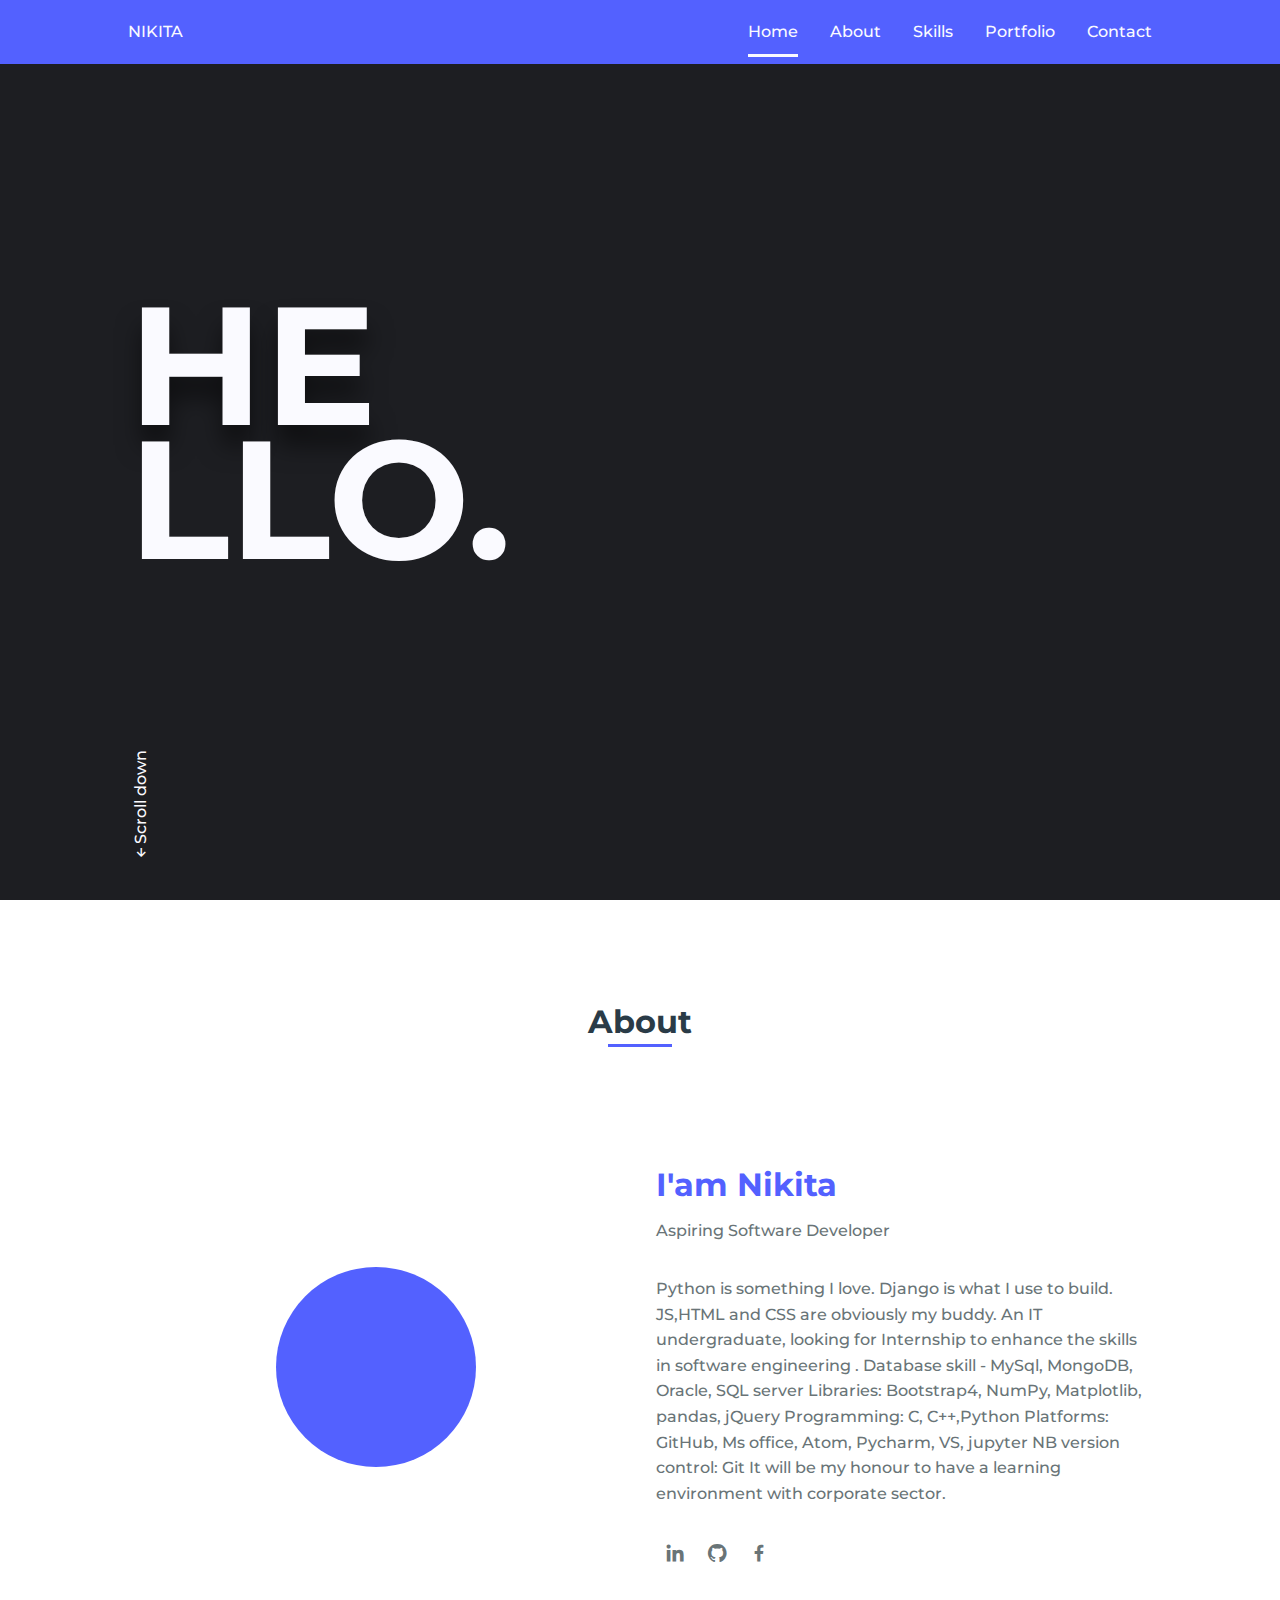
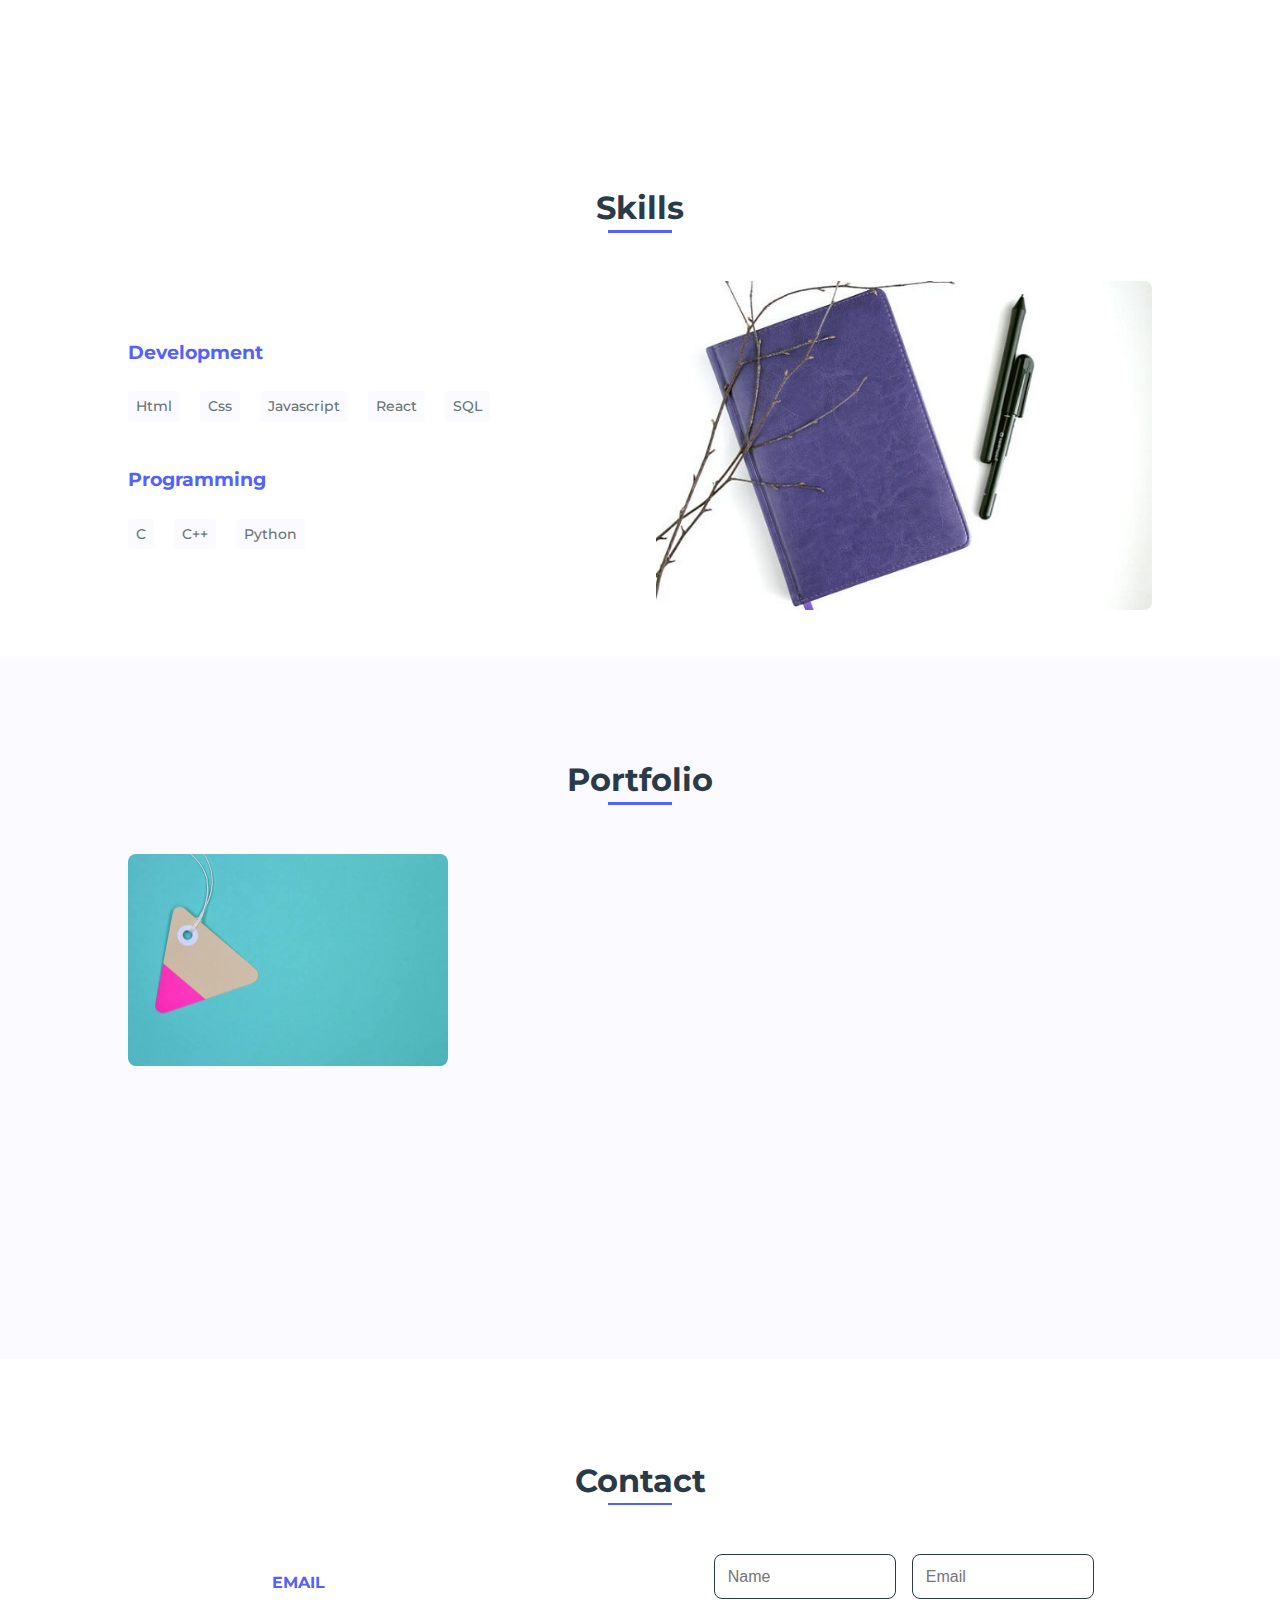
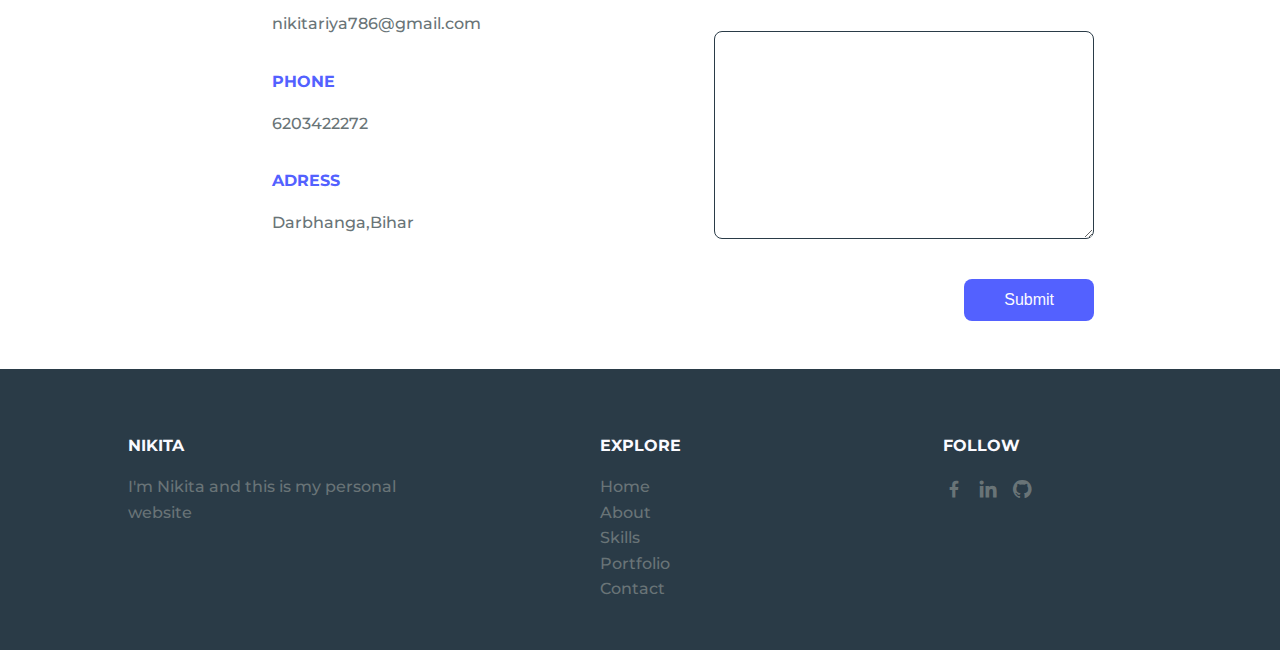
==== index.html @ 4bcd5b09 "Rename portfolioo.html to index.html" ====
<!DOCTYPE html>
    <html lang="en">
    <head>
        <meta charset="UTF-8">
        <meta name="viewport" content="width=device-width, initial-scale=1.0">

        <!-- ===== CSS ===== -->
        <link rel="stylesheet" href="port.css">

        <!-- ===== BOX ICONS ===== -->
        <link href='https://cdn.jsdelivr.net/npm/boxicons@2.0.5/css/boxicons.min.css' rel='stylesheet'>

        <title>Portfolio responsive complete</title>
    </head>
    <body>
        <!--===== HEADER =====-->
        <header class="l-header">
            <nav class="nav bd-grid">
                <div>
                    <a href="#" class="nav__logo">NIKITA</a>
                </div>

                <div class="nav__menu" id="nav-menu">
                    <ul class="nav__list">
                        <li class="nav__item"><a href="#home" class="nav__link active">Home</a></li>
                        <li class="nav__item"><a href="#about" class="nav__link">About</a></li>
                        <li class="nav__item"><a href="#skills" class="nav__link">Skills</a></li>
                        <li class="nav__item"><a href="#portfolio" class="nav__link">Portfolio</a></li>
                        <li class="nav__item"><a href="#contact" class="nav__link">Contact</a></li>
                    </ul>
                </div>

                <div class="nav__toggle" id="nav-toggle">
                    <i class='bx bx-menu'></i>
                </div>
            </nav>
        </header>

        <main class="l-main">
            <!--===== HOME =====-->
            <section class="home" id="home">
                <div class="home__container bd-grid">
                    <h1 class="home__title"><span>HE</span><br>LLO.</h1>

                    <div class="home__scroll">
                        <a href="#about" class="home__scroll-link"><i class='bx bx-up-arrow-alt' ></i>Scroll down</a>
                    </div>

                    <img src="port.jpeg" alt="" class="home__img">
                </div>
            </section>
            
            <!--===== ABOUT =====-->
            <section class="about section" id="about">
                <h2 class="section-title">About</h2>

                <div class="about__container bd-grid">
                    <div class="about__img">
                        <img src="pink.JPG" alt="">
                    </div>

                    <div>
                        <h2 class="about__subtitle">I'am Nikita</h2>
                        <span class="about__profession">Aspiring Software Developer</span>
                        <p class="about__text">Python is something I love. Django is what I use to build. JS,HTML and CSS are obviously my buddy.
An IT undergraduate, looking for Internship to enhance the skills in software engineering .
Database skill - MySql, MongoDB, Oracle, SQL server
Libraries: Bootstrap4, NumPy, Matplotlib, pandas, jQuery
Programming: C, C++,Python
Platforms: GitHub, Ms office, Atom, Pycharm, VS, jupyter NB
version control: Git

It will be my honour to have a learning environment with corporate sector. </p>

                        <div class="about__social">
                            <a href="https://www.linkedin.com/in/nikita-mishra-486867194/" class="about__social-icon"><i class='bx bxl-linkedin' ></i></a>
                            <a href="#" class="about__social-icon"><i class='bx bxl-github' ></i></a>
                            <a href="https://www.facebook.com/nikita.mishra.58323431" class="about__social-icon"><i class='bx bxl-facebook' ></i></a>
                        </div>
                    </div>
                </div>
            </section>

            <!--===== SKILLS =====-->
            <section class="skills section" id="skills">
                <h2 class="section-title">Skills</h2>

                <div class="skills__container bd-grid">
                    <div class="skills__box">
                        <h3 class="skills__subtitle">Development</h3>
                        <span class="skills__name">Html</span>
                        <span class="skills__name">Css</span>
                        <span class="skills__name">Javascript</span>
                        <span class="skills__name">React</span>
                        <span class="skills__name">SQL</span>
                        
                        
                        
                        <h3 class="skills__subtitle">Programming</h3>
                        <span class="skills__name">C</span>
                        <span class="skills__name">C++</span>
                        <span class="skills__name">Python</span>
                    </div>

                    <div class="skills__img">
                        <img src="skill.jpg" alt="">
                    </div>
                </div>
            </section>

            <!--===== PORTFOLIO =====-->
            <section class="portfolio section" id="portfolio">
                <h2 class="section-title">Portfolio</h2>

                <div class="portfolio__container bd-grid">
                    <div class="portfolio__img">
                        <img src="work1.jpg" alt="">

                        <div class="portfolio__link">
                            <a href="#" class="portfolio__link-name>View details</a>
                        </div>
                    </div>
                    <div class="portfolio__img">
                        <img src="work2.jpg" alt="">

                        <div class="portfolio__link">
                            <a href="https://niki0718.github.io/mylistproject/" class="https://niki0718.github.io/mylistproject/" class="portfolio__link-name">View details of TO DO LIST</a>
                        </div>
                    </div>
                    <div class="portfolio__img">
                        <img src="assets/img/work3.jpg" alt="">

                        <div class="portfolio__link">
                            <a href="#" class="portfolio__link-name">View details</a>
                        </div>
                    </div>
                    <div class="portfolio__img">
                        <img src="assets/img/work4.jpg" alt="">

                        <div class="portfolio__link">
                            <a href="#" class="portfolio__link-name">View details</a>
                        </div>
                    </div>
                    <div class="portfolio__img">
                        <img src="assets/img/work5.jpg" alt="">

                        <div class="portfolio__link">
                            <a href="#" class="portfolio__link-name">View details</a>
                        </div>
                    </div>
                    <div class="portfolio__img">
                        <img src="assets/img/work6.jpg" alt="">

                        <div class="portfolio__link">
                            <a href="#" class="portfolio__link-name">View details</a>
                        </div>
                    </div>
                </div>
            </section>

            <!--===== CONTACT =====-->
            <section class="contact section" id="contact">
                <h2 class="section-title">Contact</h2>

                <div class="contact__container bd-grid">
                    <div class="contact__info">
                        <h3 class="contact__subtitle">EMAIL</h3>
                        <span class="contact__text">nikitariya786@gmail.com</span>

                        <h3 class="contact__subtitle">PHONE</h3>
                        <span class="contact__text">6203422272</span>

                        <h3 class="contact__subtitle">ADRESS</h3>
                        <span class="contact__text">Darbhanga,Bihar</span>
                    </div>

                    <form action="" class="contact__form">
                        <div class="contact__inputs">
                            <input type="text" placeholder="Name" class="contact__input">
                            <input type="mail" placeholder="Email" class="contact__input">
                        </div>

                        <textarea name="" id="" cols="0" rows="10" class="contact__input"></textarea>

                        <input type="submit" value="Submit" class="contact__button">
                    </form>
                </div>
            </section>
        </main>

        <!--===== FOOTER =====-->
        <footer class="footer section">
            <div class="footer__container bd-grid">
                <div class="footer__data">
                    <h2 class="footer__title">NIKITA</h2>
                    <p class="footer__text">I'm Nikita and this is my personal website</p>
                </div>

                <div class="footer__data">
                    <h2 class="footer__title">EXPLORE</h2>
                    <ul>
                        <li><a href="#home" class="footer__link">Home</a></li>
                        <li><a href="#about" class="footer__link">About</a></li>
                        <li><a href="#skills" class="footer__link">Skills</a></li>
                        <li><a href="#portfolio" class="footer__link">Portfolio</a></li>
                        <li><a href="#Contact" class="footer__link">Contact</a></li>
                    </ul>
                </div>
                
                <div class="footer__data">
                    <h2 class="footer__title">FOLLOW</h2>
                    <a href="https://www.facebook.com/nikita.mishra.58323431" class="footer__social"><i class='bx bxl-facebook' ></i></a>
                    <a href="https://www.linkedin.com/in/nikita-mishra-486867194/" class="footer__social"><i class='bx bxl-linkedin' ></i></a>
                    <a href="#" class="footer__social"><i class='bx bxl-github' ></i></a>
                </div>


            </div>
        </footer>

        <!--===== SCROLL REVEAL =====-->
        <script src="https://unpkg.com/scrollreveal"></script>

        <!--===== MAIN JS =====-->
        <script src="port.js"></script>
    </body>
</html>
---- port.css ----
/*===== GOOGLE FONTS =====*/
@import url("https://fonts.googleapis.com/css2?family=Montserrat:wght@500;600;700&display=swap");

/*===== VARIABLES CSS =====*/
:root{
    --header-height: 3rem;
    --font-medium: 500;
}

/*===== Colores =====*/
:root{
    --first-color: #5361FF;
    --white-color: #FAFAFF;
    --dark-color: #2A3B47;
    --text-color: #697477;
}

/*===== Fuente y tipografia =====*/
:root{
    --body-font: 'Montserrat', sans-serif;
    --big-font-size: 6.25rem;
    --h2-font-size: 1.25rem;
    --normal-font-size: .938rem;
    --small-font-size: .813rem;
}
@media screen and (min-width: 768px){
    :root{
        --big-font-size: 10.5rem;
        --h2-font-size: 2rem;
        --normal-font-size: 1rem;
        --small-font-size: .875rem;
    }
}

/*===== Margenes =====*/
:root{
    --mb-1: .5rem;
    --mb-2: 1rem;
    --mb-3: 1.5rem;
    --mb-4: 2rem;
}

/*===== z index =====*/
:root{
    --z-fixed: 100;
}

/*===== BASE =====*/
*,::before,::after{
    box-sizing: border-box;
}
html{
    scroll-behavior: smooth;
}
body{
    margin: var(--header-height) 0 0 0;
    font-family: var(--body-font);
    font-size: var(--normal-font-size);
    font-weight: var(--font-medium);
    color: var(--text-color);
    line-height: 1.6;
}
h1,h2,p{
    margin: 0;
}
ul{
    margin: 0;
    padding: 0;
    list-style: none;
}
a{
    text-decoration: none;
    color: var(--text-color);
}
img{
    max-width: 100%;
    height: auto;
    display: block;
}

/*===== CLASS CSS ===== */
.section{
    padding: 3rem 0;
}
.section-title{
    position: relative;
    font-size: var(--h2-font-size);
    color: var(--dark-color);
    margin: var(--mb-4) 0;
    text-align: center;
}
.section-title::after{
    position: absolute;
    content: "";
    width: 32px;
    height: .18rem;
    left: 0;
    right: 0;
    margin: auto;
    top: 2rem;
    background-color: var(--first-color);
}

/*===== LAYOUT =====*/
.bd-grid{
    max-width: 1024px;
    display: grid;
    grid-template-columns: 100%;
    grid-column-gap: 2rem;
    width: calc(100% - 2rem);
    margin-left: var(--mb-2);
    margin-right: var(--mb-2);
}
.l-header{
    width: 100%;
    position: fixed;
    top: 0;
    left: 0;
    z-index: var(--z-fixed);
    background-color: var(--first-color);
}

/*===== NAV =====*/
.nav{
    height: var(--header-height);
    display: flex;
    justify-content: space-between;
    align-items: center;
}
@media screen and (max-width: 768px){
    .nav__menu{
        position: fixed;
        top: var(--header-height);
        right: -100%;
        width: 80%;
        height: 100%;
        padding: 2rem;
        background-color:rgba(255,255,255,.3);
        transition: .5s;
        backdrop-filter: blur(10px);
    }
}
.nav__item{
    margin-bottom: var(--mb-4);
}
.nav__link{
    position: relative;
    color: var(--dark-color);
}
.nav__link:hover{
    color: var(--first-color);
}
.nav__logo{
    color: var(--white-color);
}
.nav__toggle{
    color: var(--white-color);
    font-size: 1.5rem;
    cursor: pointer;
}

/*=== Show menu ===*/
.show{
    right: 0;
}

/*Active menu*/
.active::after{
    position: absolute;
    content: "";
    width: 100%;
    height: .18rem;
    left: 0;
    top: 2rem;
    background-color: var(--first-color);
}

/*===== HOME =====*/
.home{
    position: relative;
    background-color: #1D1E22;
    overflow: hidden;
}
.home__container{
    height: calc(100vh - var(--header-height));
    row-gap: 5rem;
}
.home__title{
    align-self: flex-end;
    font-size: var(--big-font-size);
    color: var(--white-color);
    line-height: .8;
}
.home__title span{
    text-shadow: 0 20px 25px rgba(0,0,0,.5);
}
.home__scroll{
    align-self: flex-end;
    padding-bottom: var(--mb-4);
}
.home__scroll-link{
    writing-mode: vertical-lr;
    transform: rotate(-180deg);
    color: var(--white-color);
}
.home__img{
    position: absolute;
    right: 0;
    bottom: 0;
    width: 295px;
}

/* ===== ABOUT =====*/
.about__container{
    justify-items: center;
    row-gap: 2rem;
    text-align: center;
}
.about__img{
    display: flex;
    justify-content: center;
    padding-top: 1rem;
    width: 120px;
    height: 120px;
    background-color: var(--first-color);
    border-radius: 50%;
    overflow: hidden;
}
.about__img img{
    width: 100px;
}
.about__subtitle{
    font-size: var(--h2-font-size);
    color: var(--first-color);
    margin-bottom: var(--mb-1);
}
.about__text{
    margin-bottom: var(--mb-4);
}
.about__profession{
    display: block;
    margin-bottom: var(--mb-4);
}
.about__social-icon{
    font-size: 1.4rem;
    margin: 0 var(--mb-1);
}
.about__social-icon:hover{
    color: var(--first-color);
}

/* ===== SKILLS =====*/
.skills__container{
    row-gap: 2rem;
}
.skills__subtitle{
    color: var(--first-color);
    margin-bottom: var(--mb-3);
}
.skills__name{
    display: inline-block;
    font-size: var(--small-font-size);
    margin-right: var(--mb-2);
    margin-bottom: var(--mb-3);
    padding: .25rem .5rem;
    background-color: var(--white-color);
    border-radius: .25rem;
}
.skills__name:hover{
    background-color: var(--first-color);
    color: var(--white-color);
}
.skills__img img{
    border-radius: .5rem;
}

/* ===== PORTFOLIO =====*/
.portfolio{
    background-color: var(--white-color);
}
.portfolio__container{
    justify-items: center;
    row-gap: 2rem;
}
.portfolio__img{
    position: relative;
    overflow: hidden;
}
.portfolio__img img{
    border-radius: .5rem;
}
.portfolio__link{
    position: absolute;
    bottom: -100%;
    width: 100%;
    height: 100%;
    display: flex;
    justify-content: center;
    align-items: center;
    background-color: rgba(255,255,255,.3);
    border-radius: .5rem;
    cursor: pointer;
    backdrop-filter: blur(10px);
    transition: .3s;
}
.portfolio__img:hover .portfolio__link{
    bottom: 0;
}
.portfolio__link-name{
    color: var(--dark-color);
}

/* ===== CONTACT =====*/
.contact__container{
    row-gap: 2rem;
}
.contact__subtitle{
    font-size: var(--normal-font-size);
    color: var(--first-color);
}
.contact__text{
    display: inline-block;
    margin-bottom: var(--mb-2);
}
.contact__inputs{
    display: grid;
    grid-template-columns: repeat(2, 1fr);
    column-gap: 1rem;
}
.contact__input{
    width: 100%;
    padding: .8rem;
    outline: none;
    border: 1.5px solid var(--dark-color);
    font-size: var(--normal-font-size);
    margin-bottom: var(--mb-4);
    border-radius: .5rem;
}
.contact__button{
    display: block;
    background-color: var(--first-color);
    color: var(--white-color);
    padding: .75rem 2.5rem;
    margin-left: auto;
    border-radius: .5rem;
    border: none;
    outline: none;
    font-size: var(--normal-font-size);
    cursor: pointer;
}

/* ===== FOOTER=====*/
.footer{
    background-color: var(--dark-color);
}
.footer__container{
    row-gap: 2rem;
}
.footer__title{
    font-size: var(--normal-font-size);
    color: var(--white-color);
    margin-bottom: var(--mb-2);
}
.footer__link{
    padding: .25rem 0;
}
.footer__link:hover{
    color: var(--first-color);
}
.footer__social{
    font-size: 1.4rem;
    margin-right: var(--mb-1);
}
.footer__social:hover{
    color: var(--first-color);
}

/* ===== MEDIA QUERIES =====*/
@media screen and (min-width: 768px){
    body{
        margin: 0;
    }
    .section{
        padding-top: 4rem;
    }
    .section-title{
        margin-bottom: 3rem;
    }
    .section-title::after{
        width: 64px;
        top: 3rem;
    }

    .nav{
        height: calc(var(--header-height) + 1rem);
    }
    .nav__list{
        display: flex;
    }
    .nav__item{
        margin-left: var(--mb-4);
        margin-bottom: 0;
    }
    .nav__toggle{
        display: none;
    }
    .nav__link{
        color: var(--white-color);
    }
    .nav__link:hover{
        color: var(--white-color);
    }
    .active::after{
        background-color: var(--white-color);
    }

    .home__container{
        height: 100vh;
        grid-template-rows: 1.7fr 1fr;
        row-gap: 0;
    }
    .home__img{
        width: 524px;
        right: 10%;
    }

    .about__container{
        grid-template-columns: repeat(2, 1fr);
        align-items: center;
        text-align: initial;
        padding: 4rem 0;
    }
    .about__img{
        width: 200px;
        height: 200px;
    }
    .about__img img{
        width: 165px;
    }

    .skills__container{
        grid-template-columns: repeat(2, 1fr);
        align-items: center;
    }

    .portfolio__container{
        grid-template-columns: repeat(3, 1fr);
        grid-template-rows: repeat(2, 1fr);
        column-gap: 2rem;
    }

    .contact__container{
        grid-template-columns: repeat(2, 1fr);
        justify-items: center;
    }
    .contact__form{
        width: 380px;
    }

    .footer__container{
        grid-template-columns: repeat(3, 1fr);
        justify-items: center;
    }
}

@media screen and (min-width: 1024px){
    .bd-grid{
        margin-left: auto;
        margin-right: auto;
    }
}
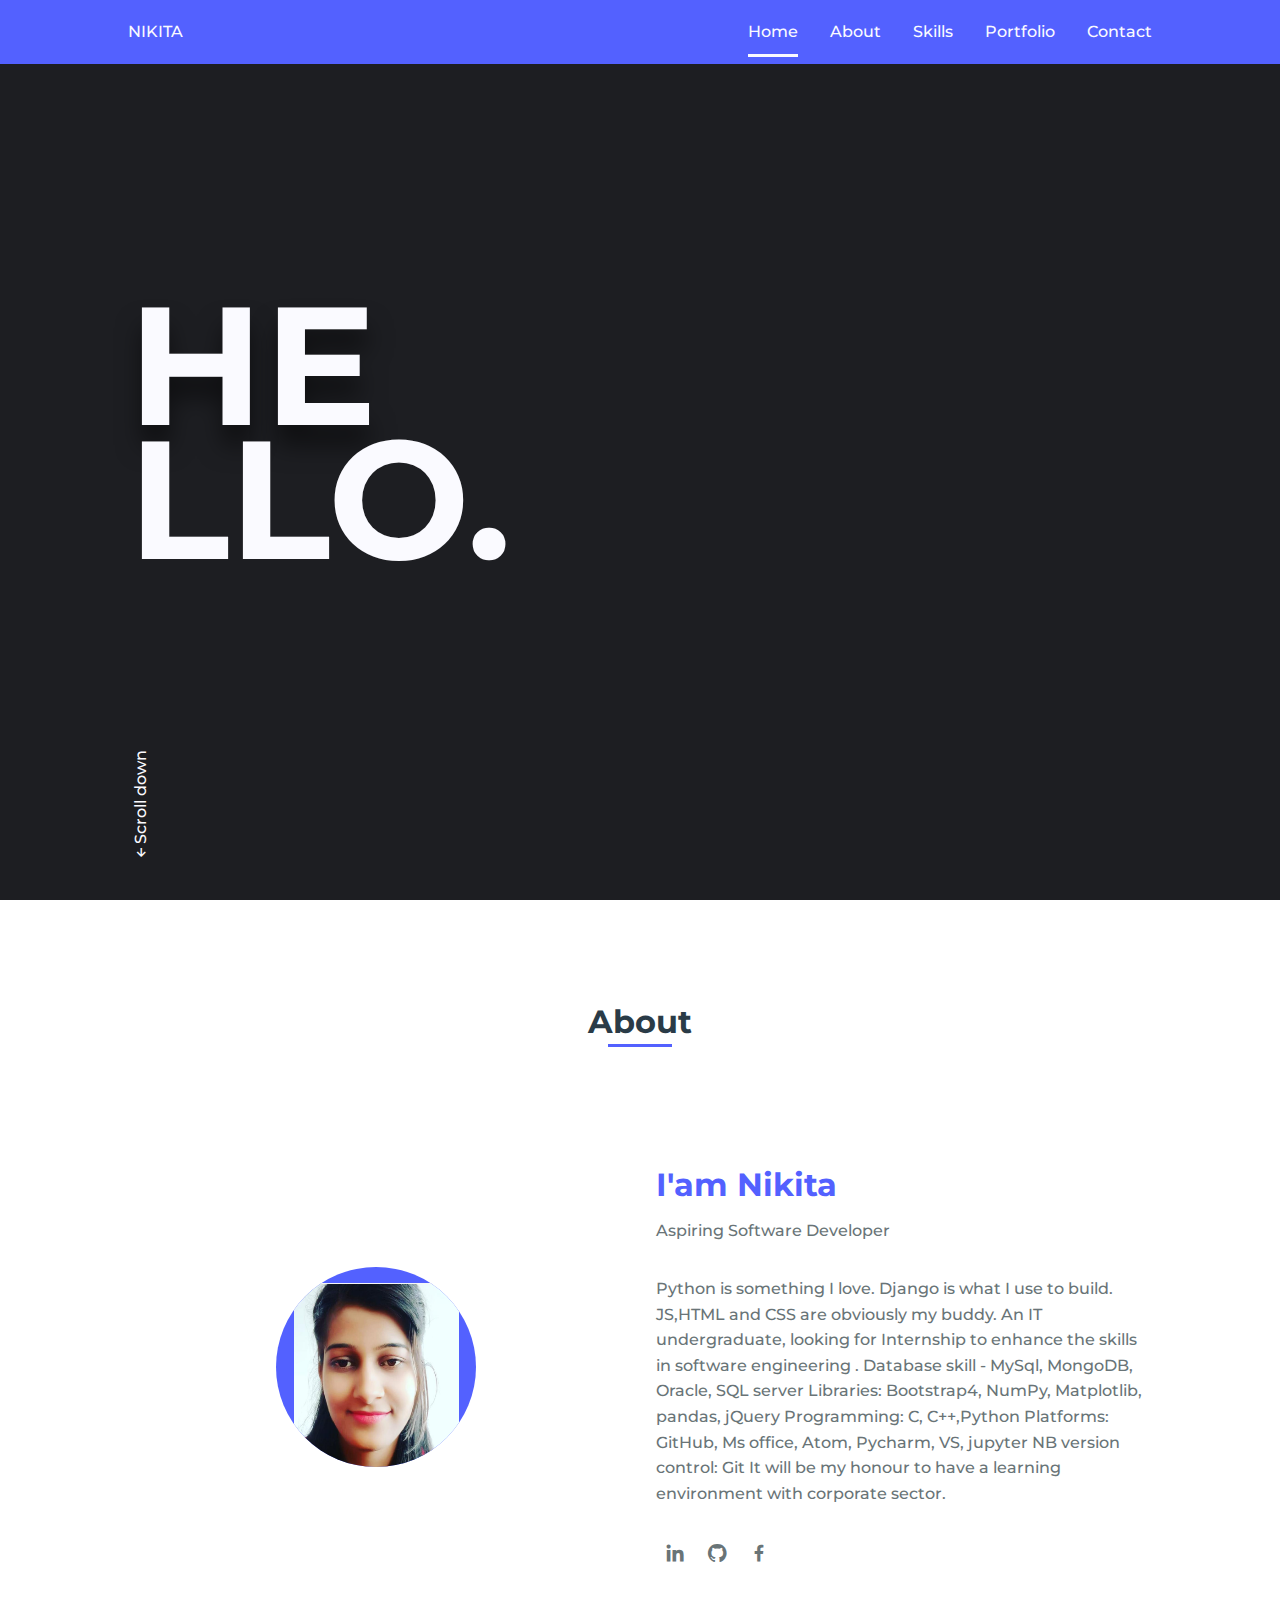
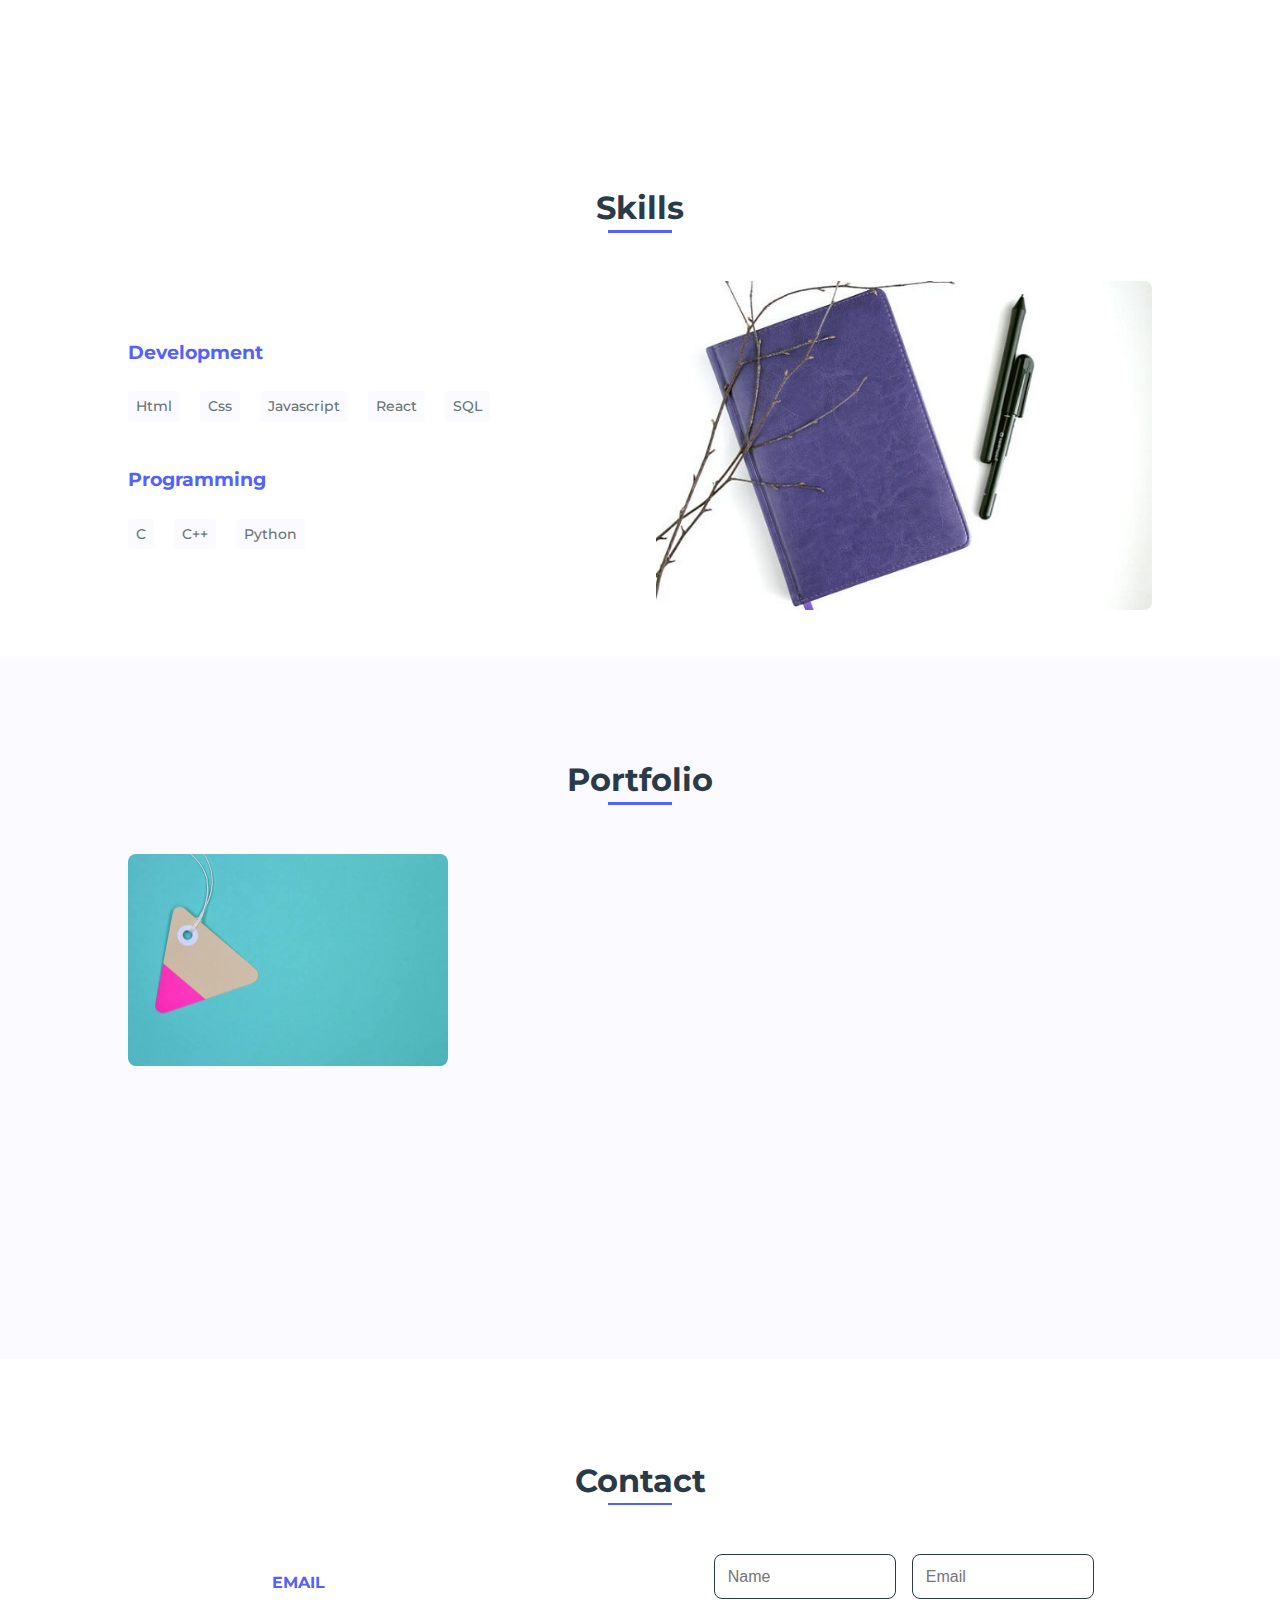
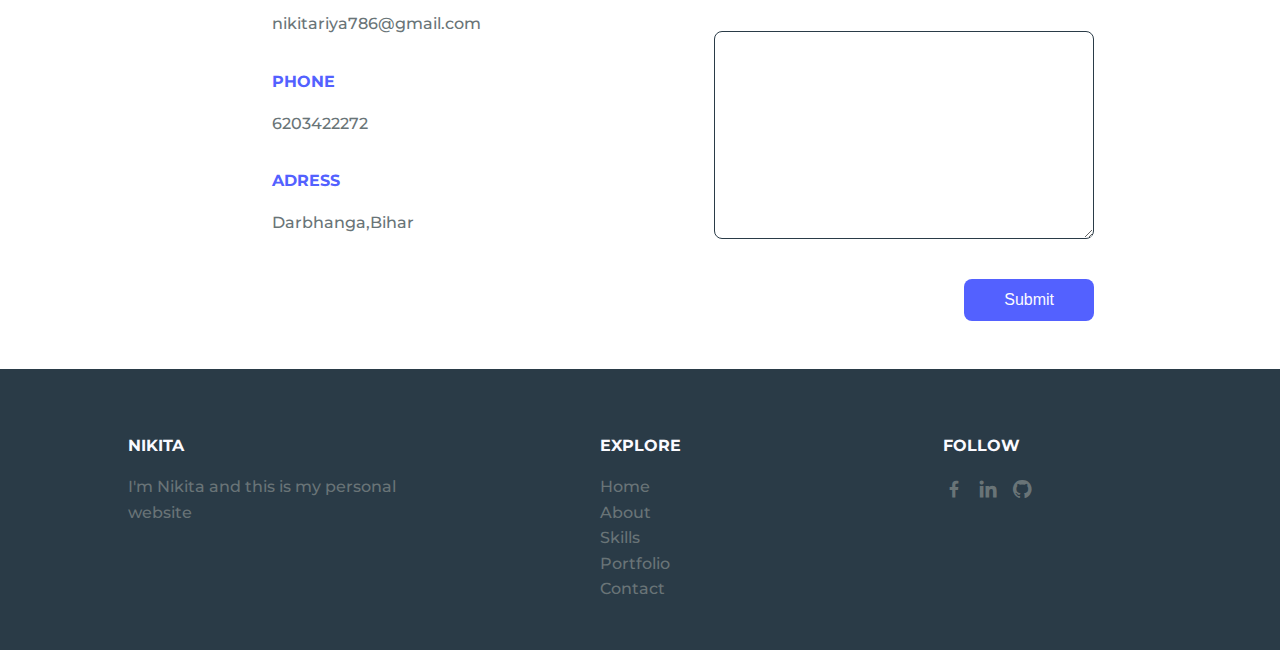
==== commit d35658d0: "Update index.html" ====
--- a/index.html
+++ b/index.html
@@ -56,7 +56,7 @@
 
                 <div class="about__container bd-grid">
                     <div class="about__img">
-                        <img src="pink.JPG" alt="">
+                        <img src="pink.jpg" alt="">
                     </div>
 
                     <div>
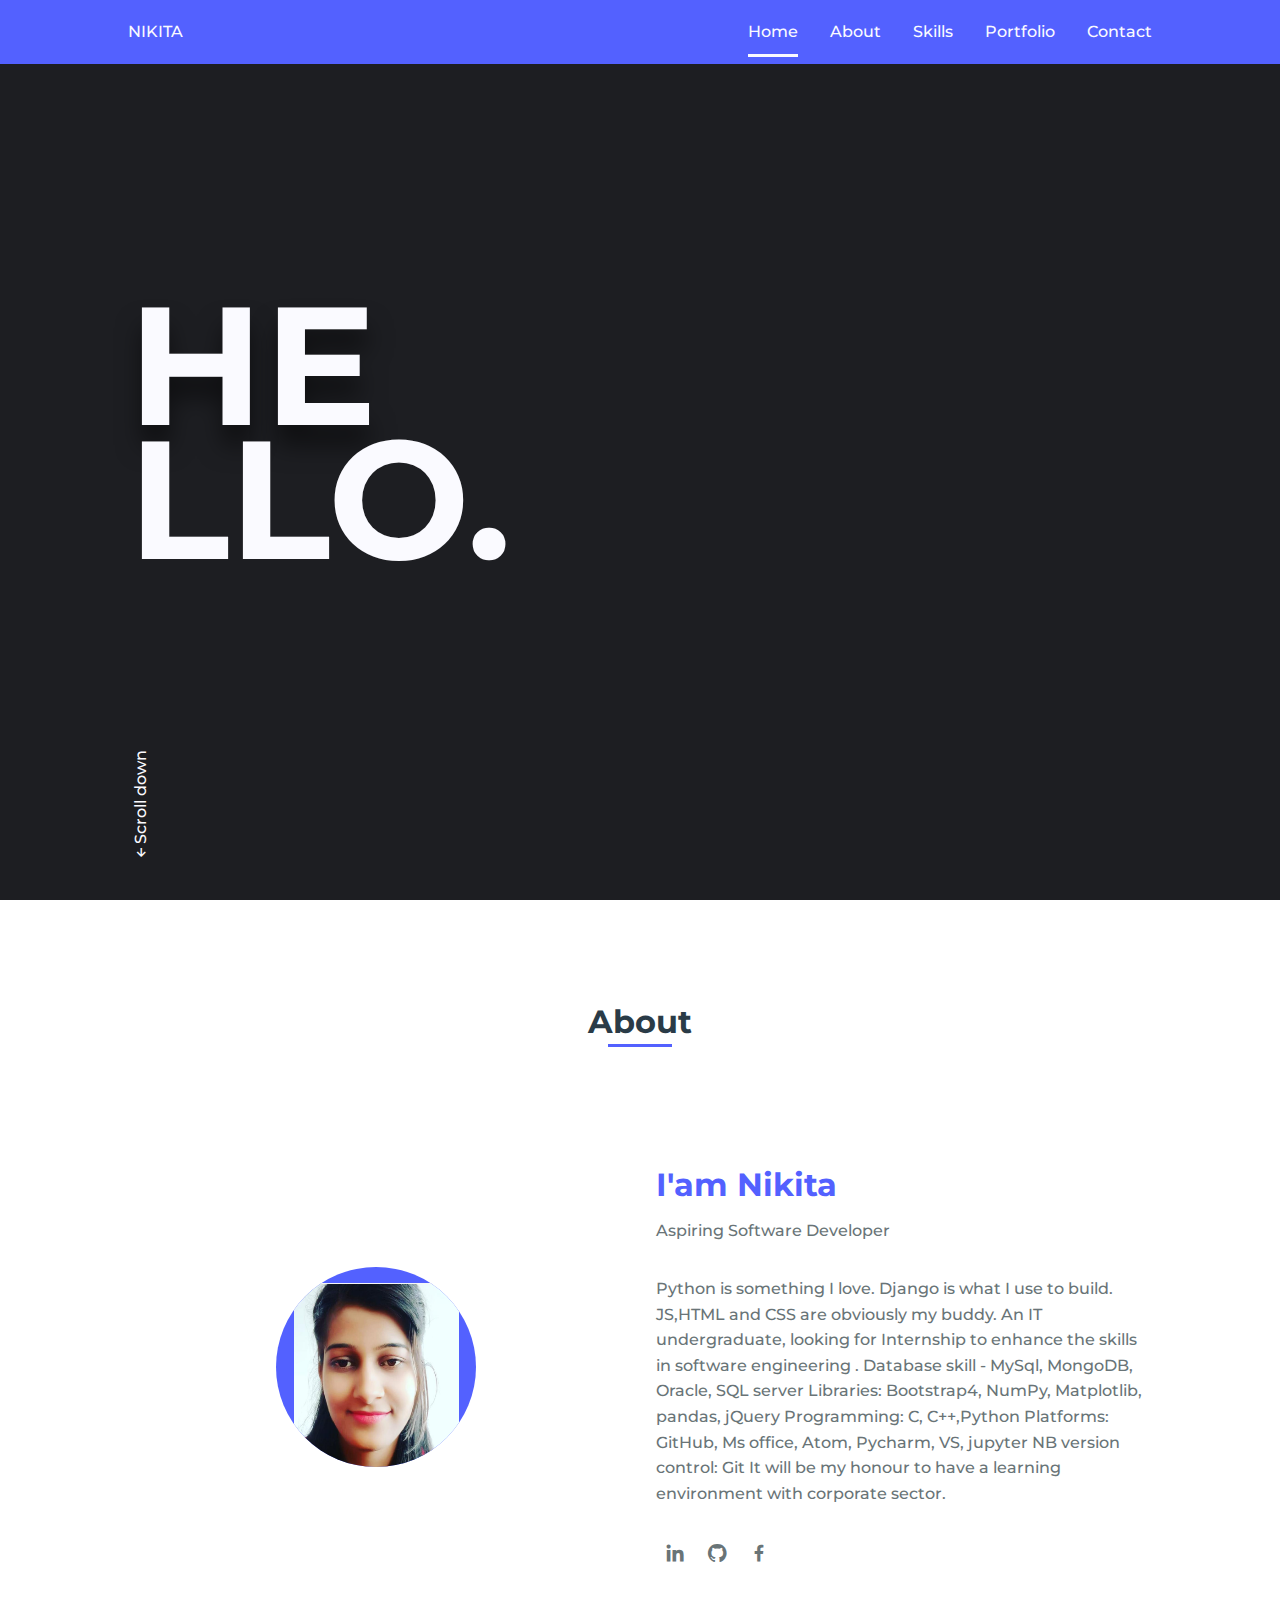
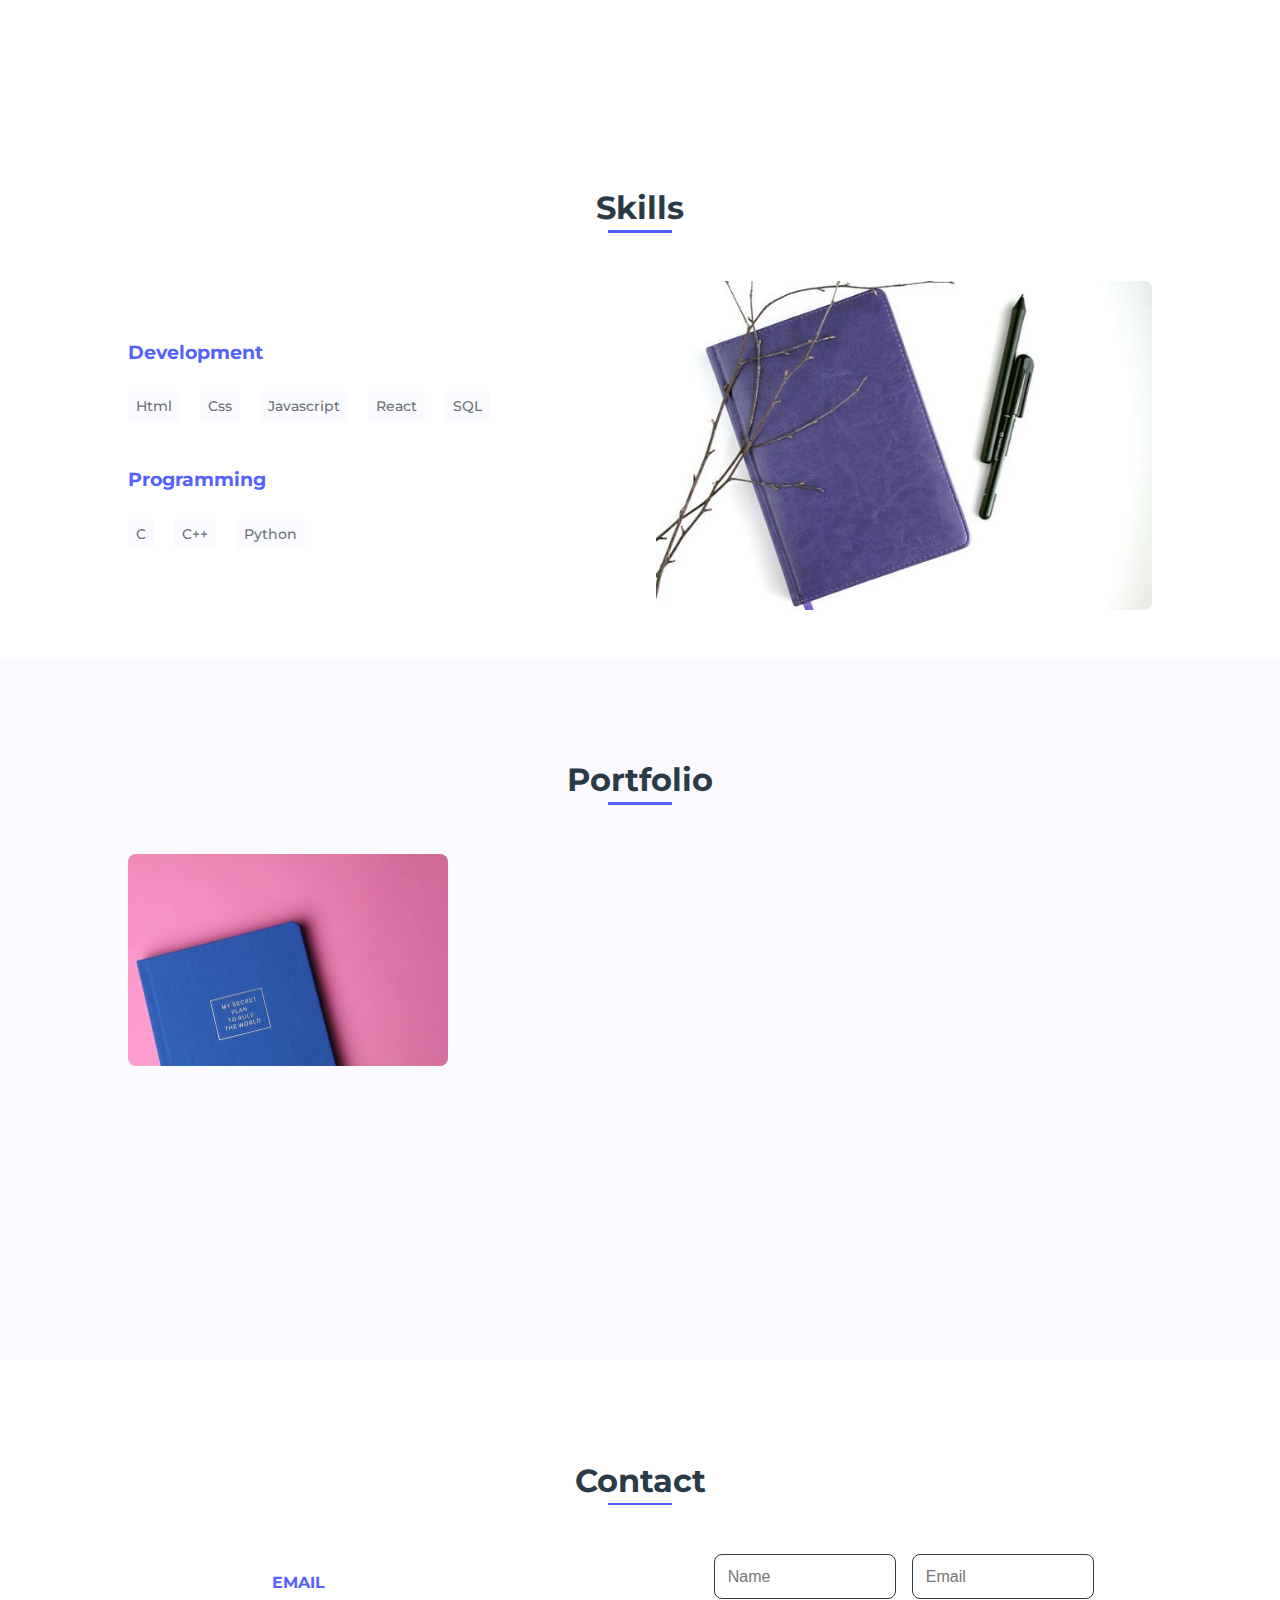
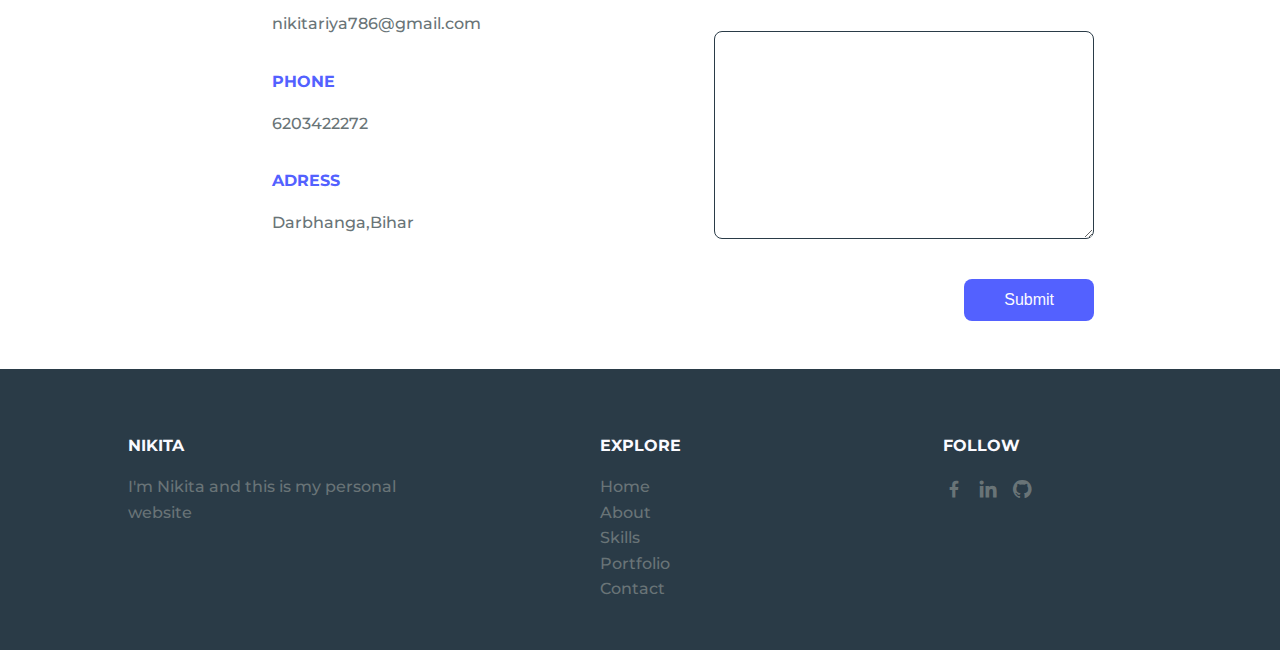
==== commit 01956886: "Update index.html" ====
--- a/index.html
+++ b/index.html
@@ -114,17 +114,17 @@
 
                 <div class="portfolio__container bd-grid">
                     <div class="portfolio__img">
-                        <img src="work1.jpg" alt="">
-
-                        <div class="portfolio__link">
-                            <a href="#" class="portfolio__link-name>View details</a>
-                        </div>
-                    </div>
-                    <div class="portfolio__img">
                         <img src="work2.jpg" alt="">
 
                         <div class="portfolio__link">
-                            <a href="https://niki0718.github.io/mylistproject/" class="https://niki0718.github.io/mylistproject/" class="portfolio__link-name">View details of TO DO LIST</a>
+                            <a href="https://niki0718.github.io/DICE__GAME/" class="portfolio__link-name>DICE GAME</a>
+                        </div>
+                    </div>
+                    <div class="portfolio__img">
+                        <img src="work2.jpg" alt="">
+
+                        <div class="portfolio__link">
+                            <a href="https://niki0718.github.io/todotasklist/" class="portfolio__link-name">View details of TO DO LIST</a>
                         </div>
                     </div>
                     <div class="portfolio__img">
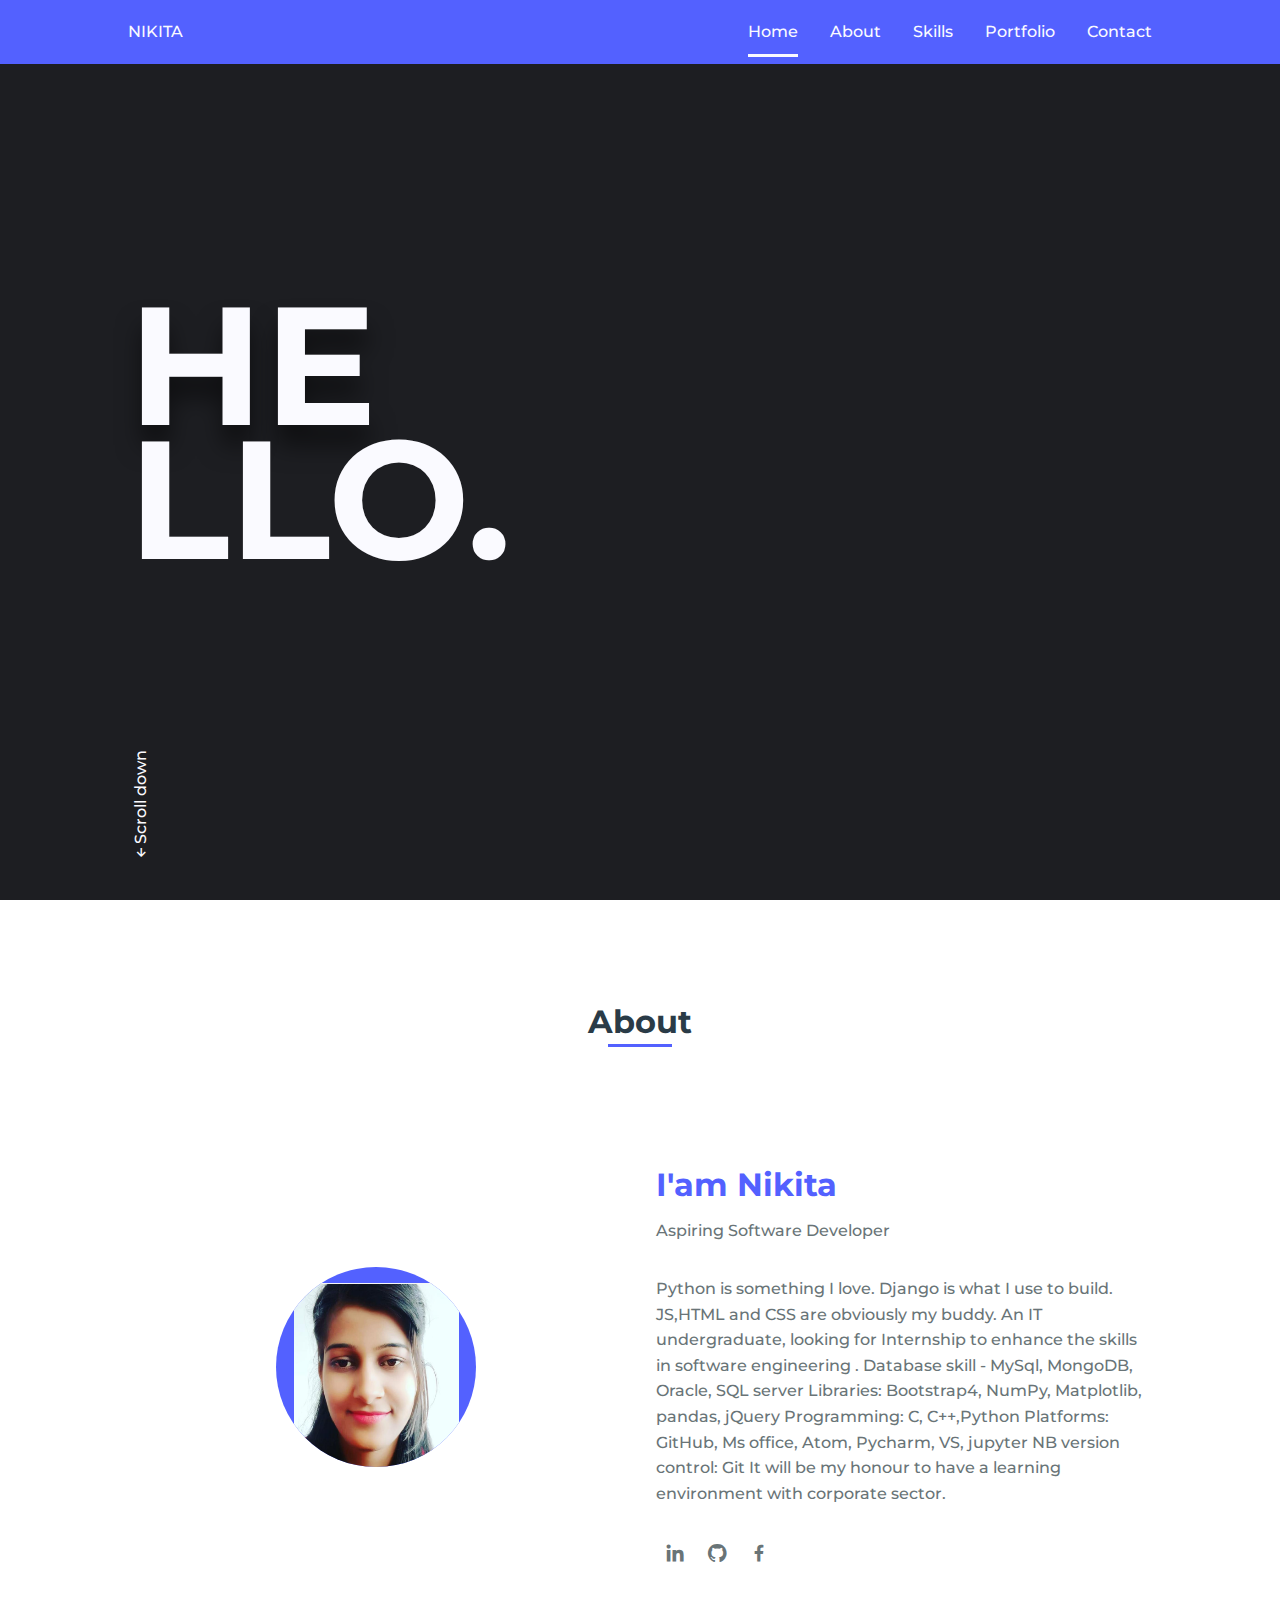
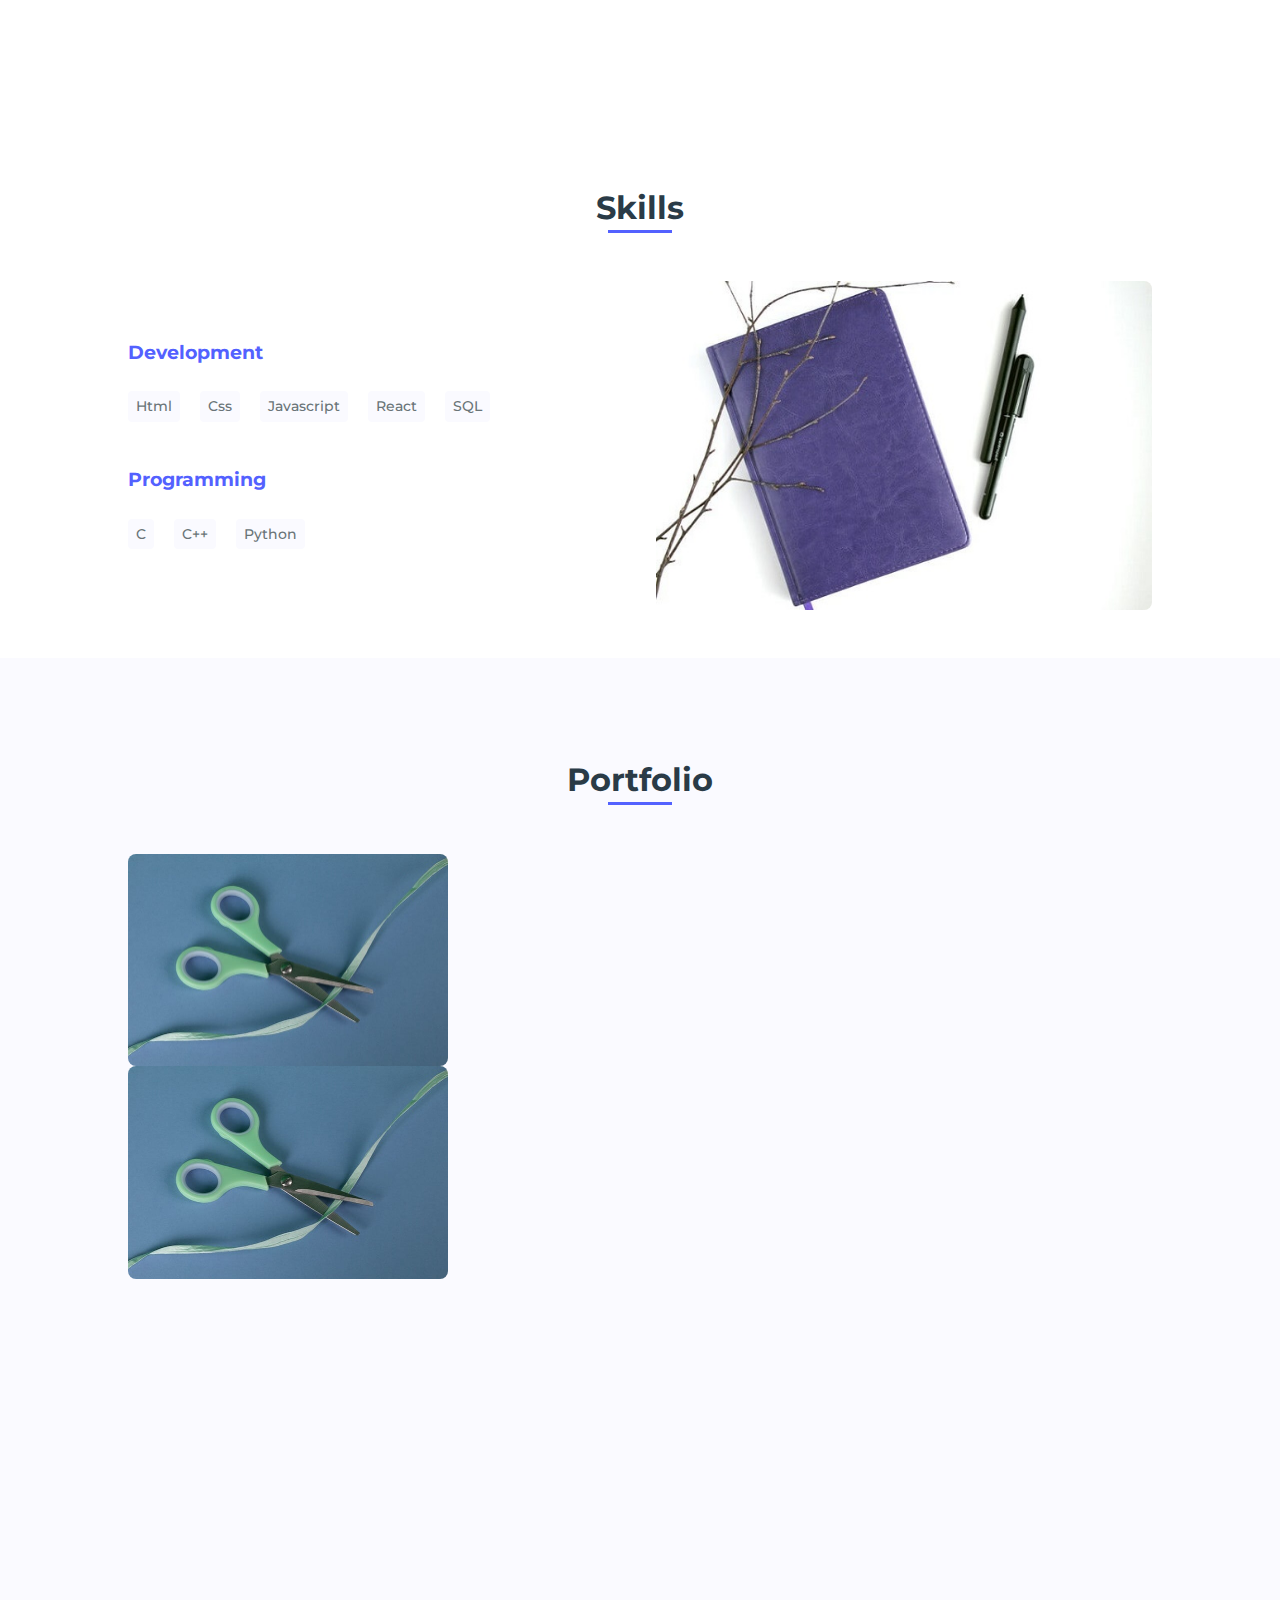
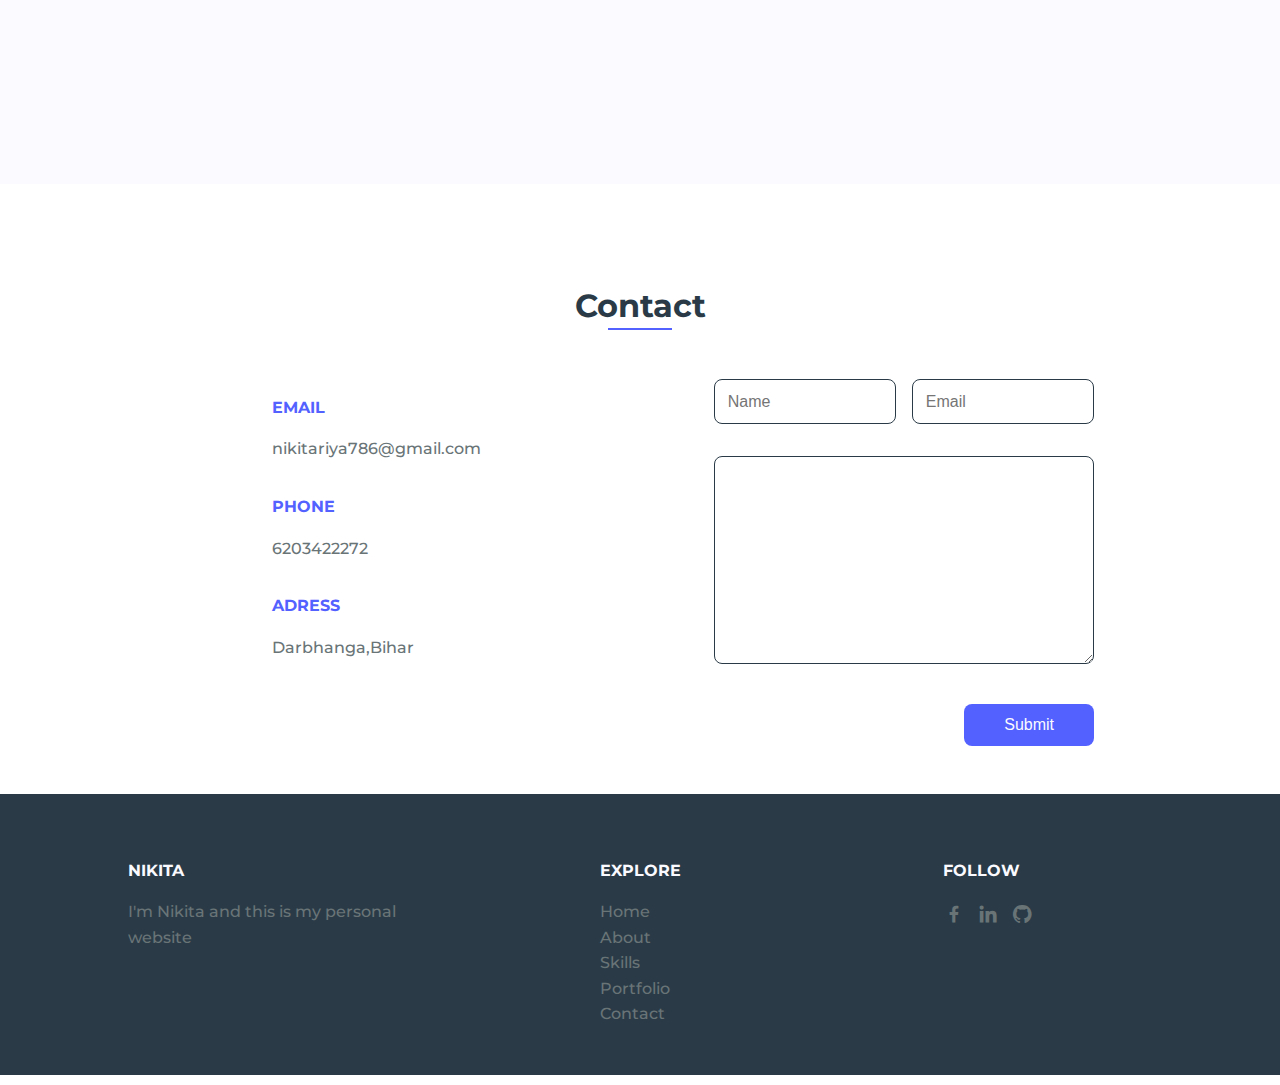
==== commit 88755977: "Update index.html" ====
--- a/index.html
+++ b/index.html
@@ -114,28 +114,28 @@
 
                 <div class="portfolio__container bd-grid">
                     <div class="portfolio__img">
+                        <img src="work4.jpg" alt="">
+
+                        <div class="portfolio__link">
+                            <a href="https://niki0718.github.io/DICE__GAME/" class="portfolio__link-name>DICE GAME</a>
+                        </div>
+                    </div>
+                    <div class="portfolio__img">
                         <img src="work2.jpg" alt="">
 
                         <div class="portfolio__link">
-                            <a href="https://niki0718.github.io/DICE__GAME/" class="portfolio__link-name>DICE GAME</a>
-                        </div>
-                    </div>
-                    <div class="portfolio__img">
-                        <img src="work2.jpg" alt="">
-
-                        <div class="portfolio__link">
                             <a href="https://niki0718.github.io/todotasklist/" class="portfolio__link-name">View details of TO DO LIST</a>
                         </div>
                     </div>
                     <div class="portfolio__img">
-                        <img src="assets/img/work3.jpg" alt="">
-
-                        <div class="portfolio__link">
-                            <a href="#" class="portfolio__link-name">View details</a>
-                        </div>
-                    </div>
-                    <div class="portfolio__img">
-                        <img src="assets/img/work4.jpg" alt="">
+                        <img src="work3.jpg" alt="">
+
+                        <div class="portfolio__link">
+                            <a href="#" class="portfolio__link-name">View details</a>
+                        </div>
+                    </div>
+                    <div class="portfolio__img">
+                        <img src="work4.jpg" alt="">
 
                         <div class="portfolio__link">
                             <a href="#" class="portfolio__link-name">View details</a>
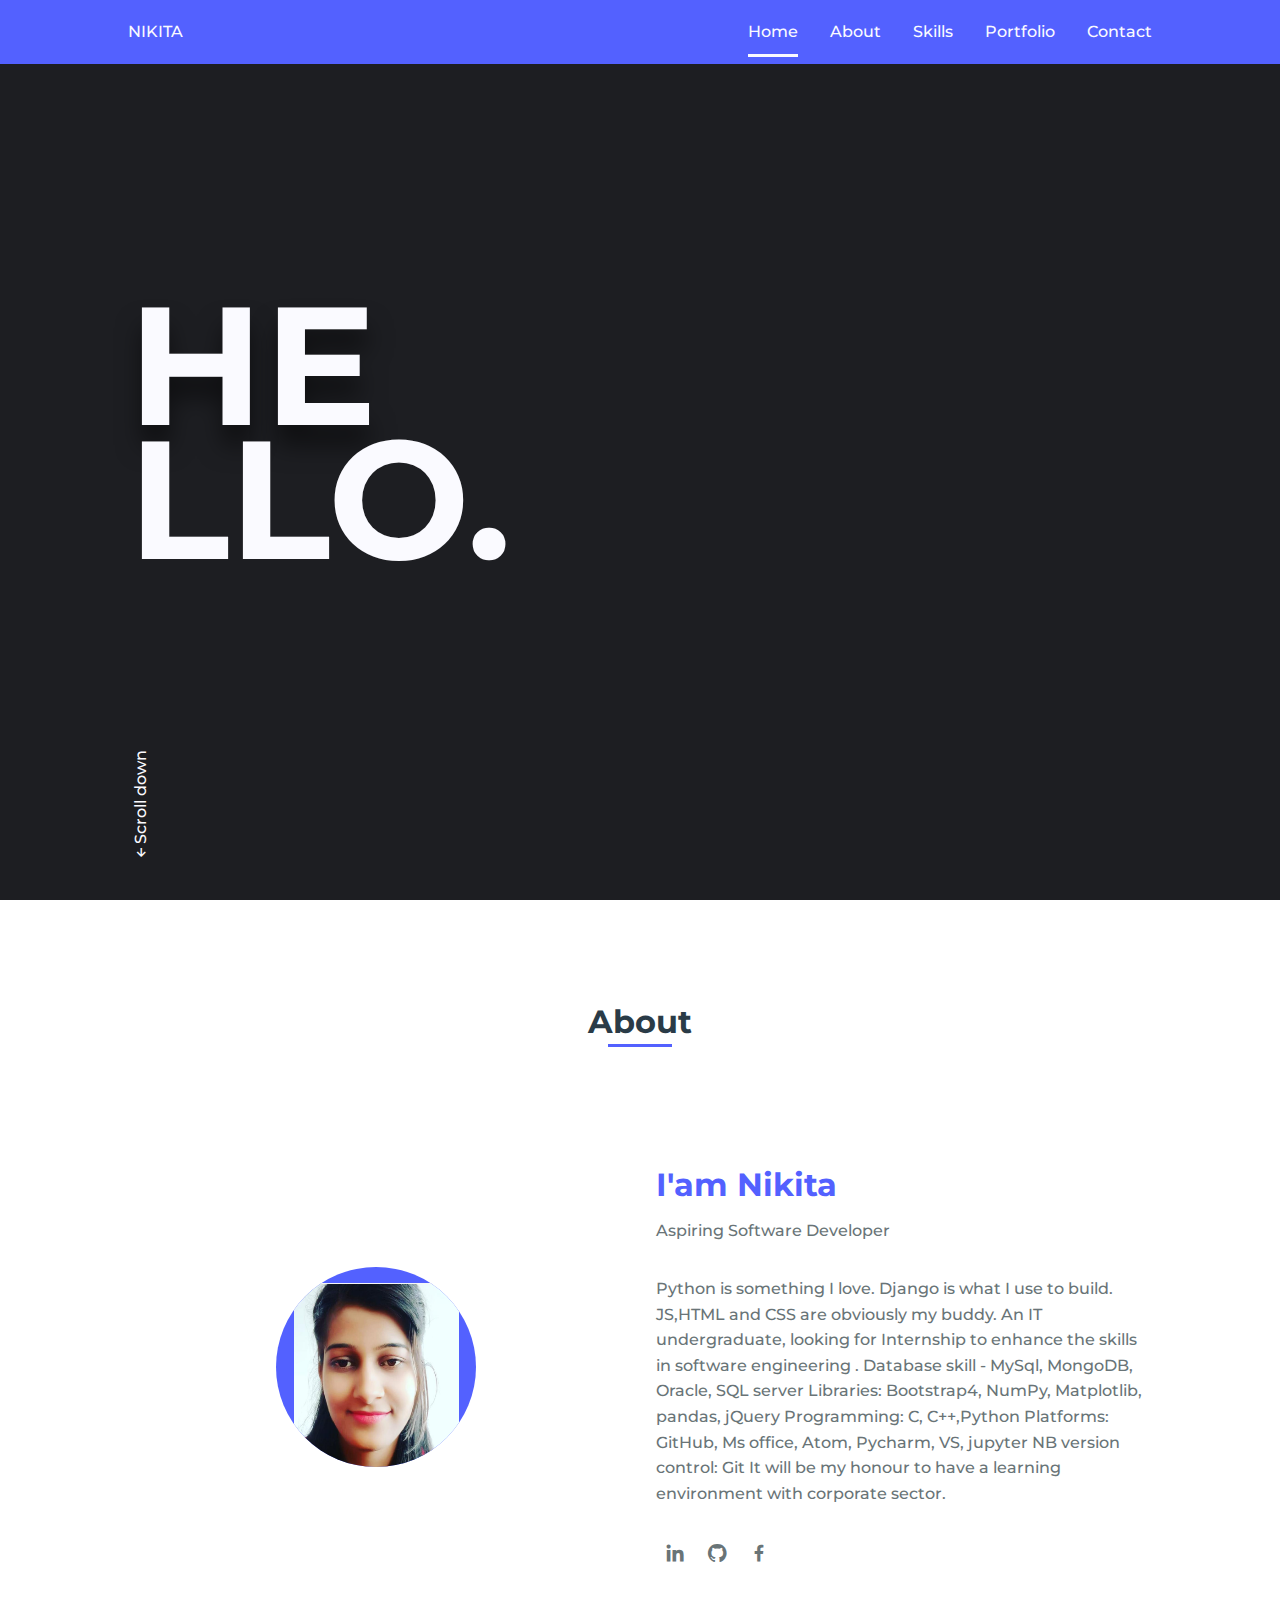
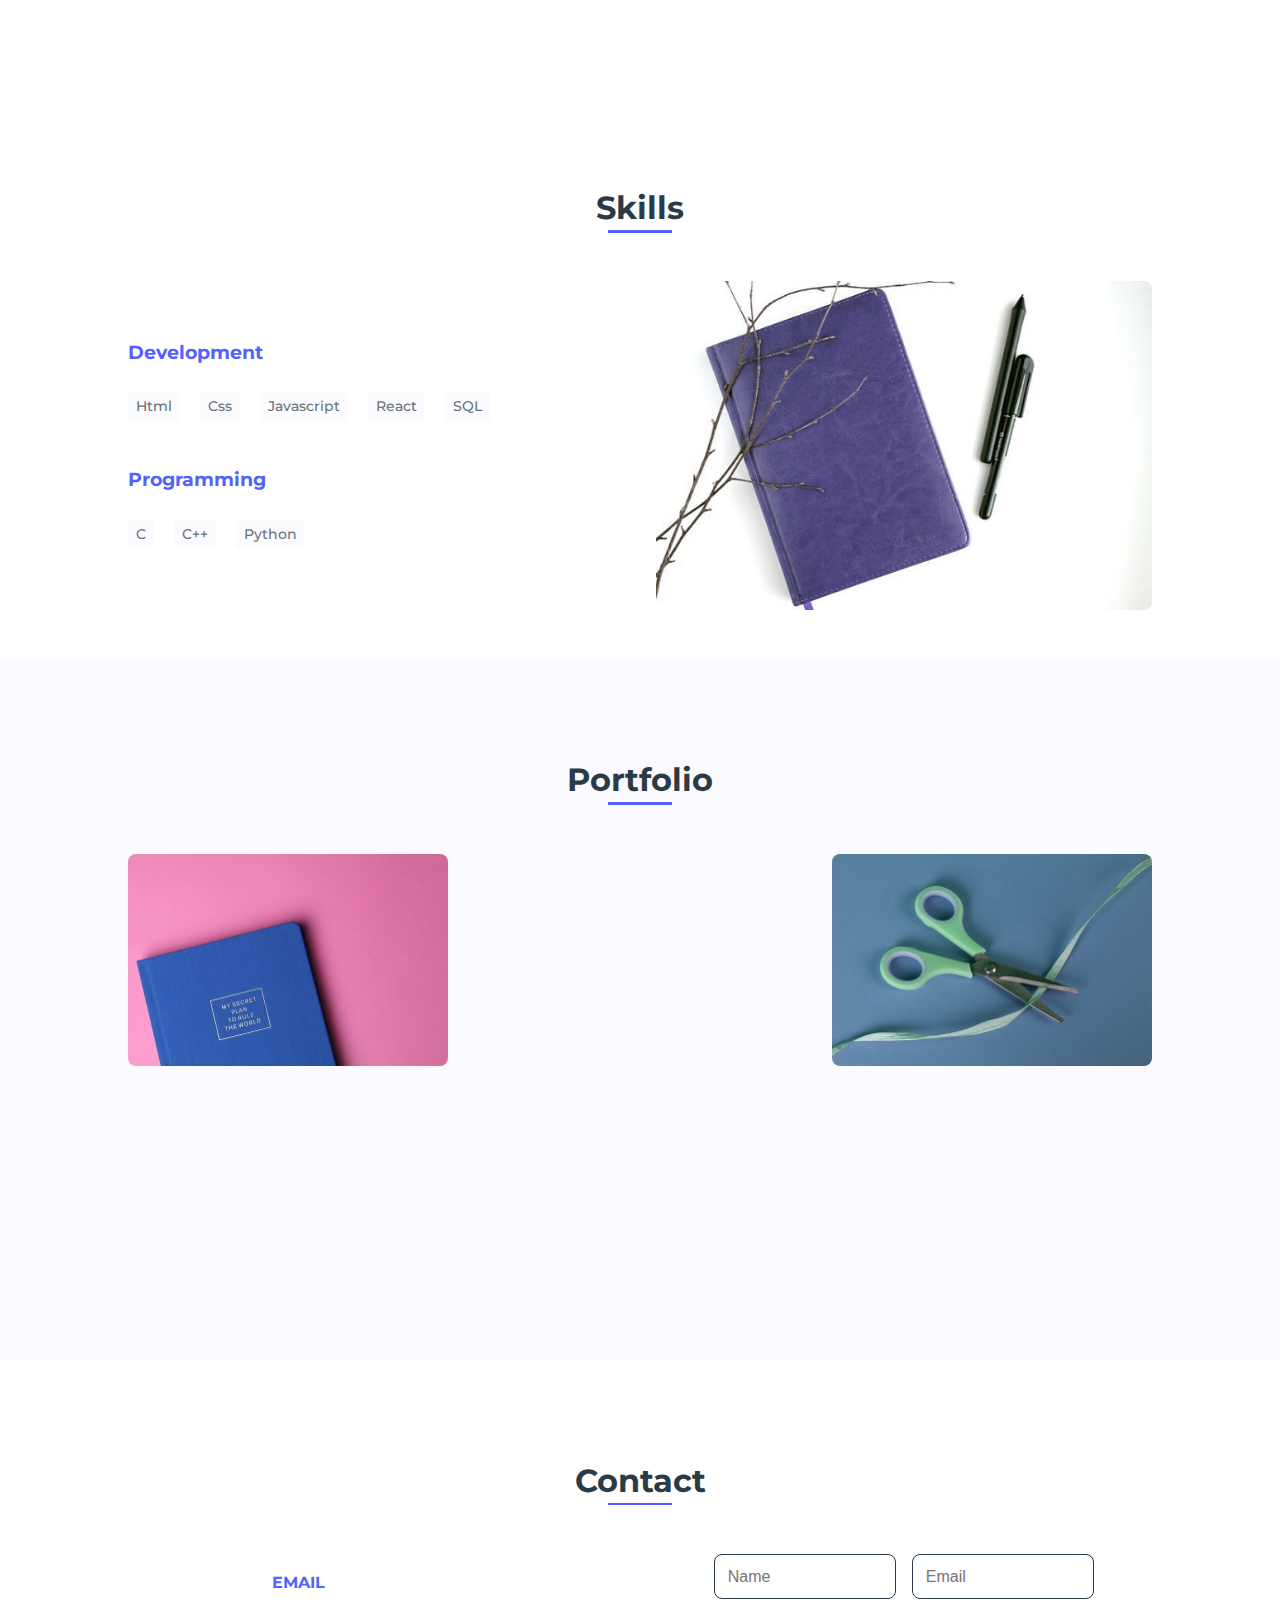
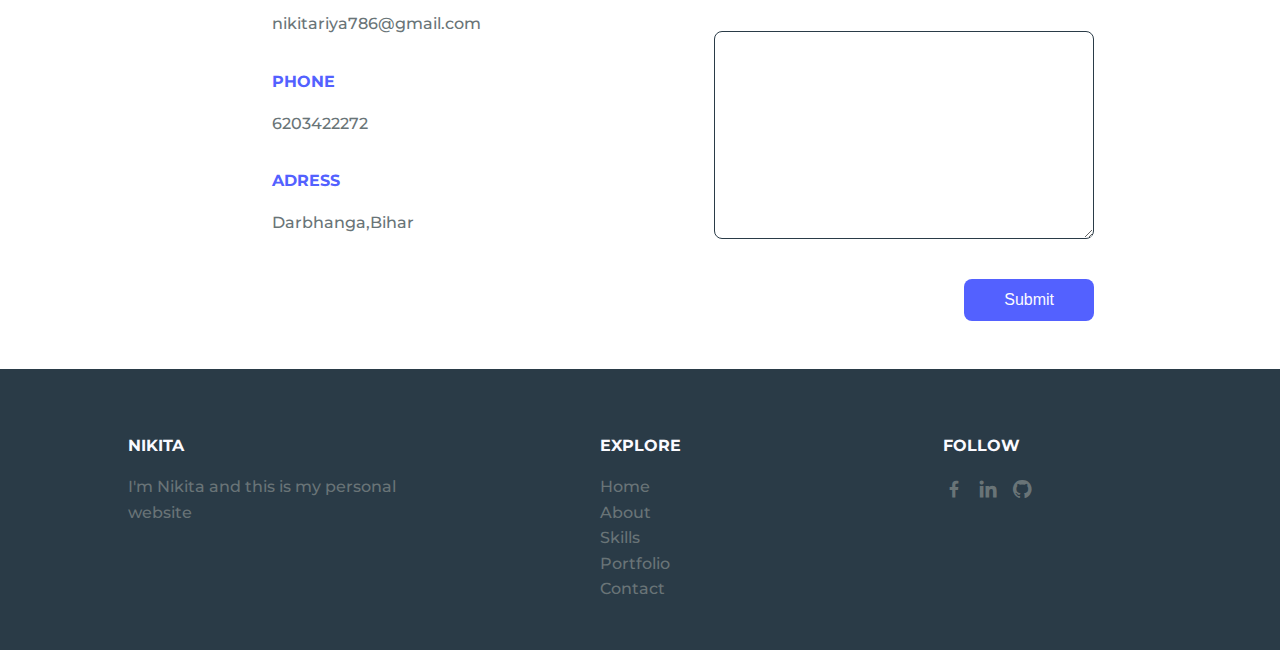
==== commit d1f092f5: "Update index.html" ====
--- a/index.html
+++ b/index.html
@@ -113,48 +113,36 @@
                 <h2 class="section-title">Portfolio</h2>
 
                 <div class="portfolio__container bd-grid">
+                    
+                    <div class="portfolio__img">
+                        <img src="work2.jpg" alt="">
+
+                        <div class="portfolio__link">
+                            <a href="https://niki0718.github.io/todotasklist/" class="portfolio__link-name">View details of TO DO LIST</a>
+                        </div>
+                    </div>
+                    <div class="portfolio__img">
+                        <img src="work3.jpg" alt="">
+
+                        <div class="portfolio__link">
+                            <a href="https://niki0718.github.io/DICE__GAME/"  class="portfolio__link-name">View details</a>
+                        </div>
+                    </div>
                     <div class="portfolio__img">
                         <img src="work4.jpg" alt="">
 
                         <div class="portfolio__link">
-                            <a href="https://niki0718.github.io/DICE__GAME/" class="portfolio__link-name>DICE GAME</a>
-                        </div>
-                    </div>
-                    <div class="portfolio__img">
-                        <img src="work2.jpg" alt="">
-
-                        <div class="portfolio__link">
-                            <a href="https://niki0718.github.io/todotasklist/" class="portfolio__link-name">View details of TO DO LIST</a>
-                        </div>
-                    </div>
-                    <div class="portfolio__img">
-                        <img src="work3.jpg" alt="">
-
-                        <div class="portfolio__link">
                             <a href="#" class="portfolio__link-name">View details</a>
                         </div>
                     </div>
                     <div class="portfolio__img">
-                        <img src="work4.jpg" alt="">
+                        <img src="assets/img/work5.jpg" alt="">
 
                         <div class="portfolio__link">
                             <a href="#" class="portfolio__link-name">View details</a>
                         </div>
                     </div>
-                    <div class="portfolio__img">
-                        <img src="assets/img/work5.jpg" alt="">
-
-                        <div class="portfolio__link">
-                            <a href="#" class="portfolio__link-name">View details</a>
-                        </div>
-                    </div>
-                    <div class="portfolio__img">
-                        <img src="assets/img/work6.jpg" alt="">
-
-                        <div class="portfolio__link">
-                            <a href="#" class="portfolio__link-name">View details</a>
-                        </div>
-                    </div>
+                    
                 </div>
             </section>
 
